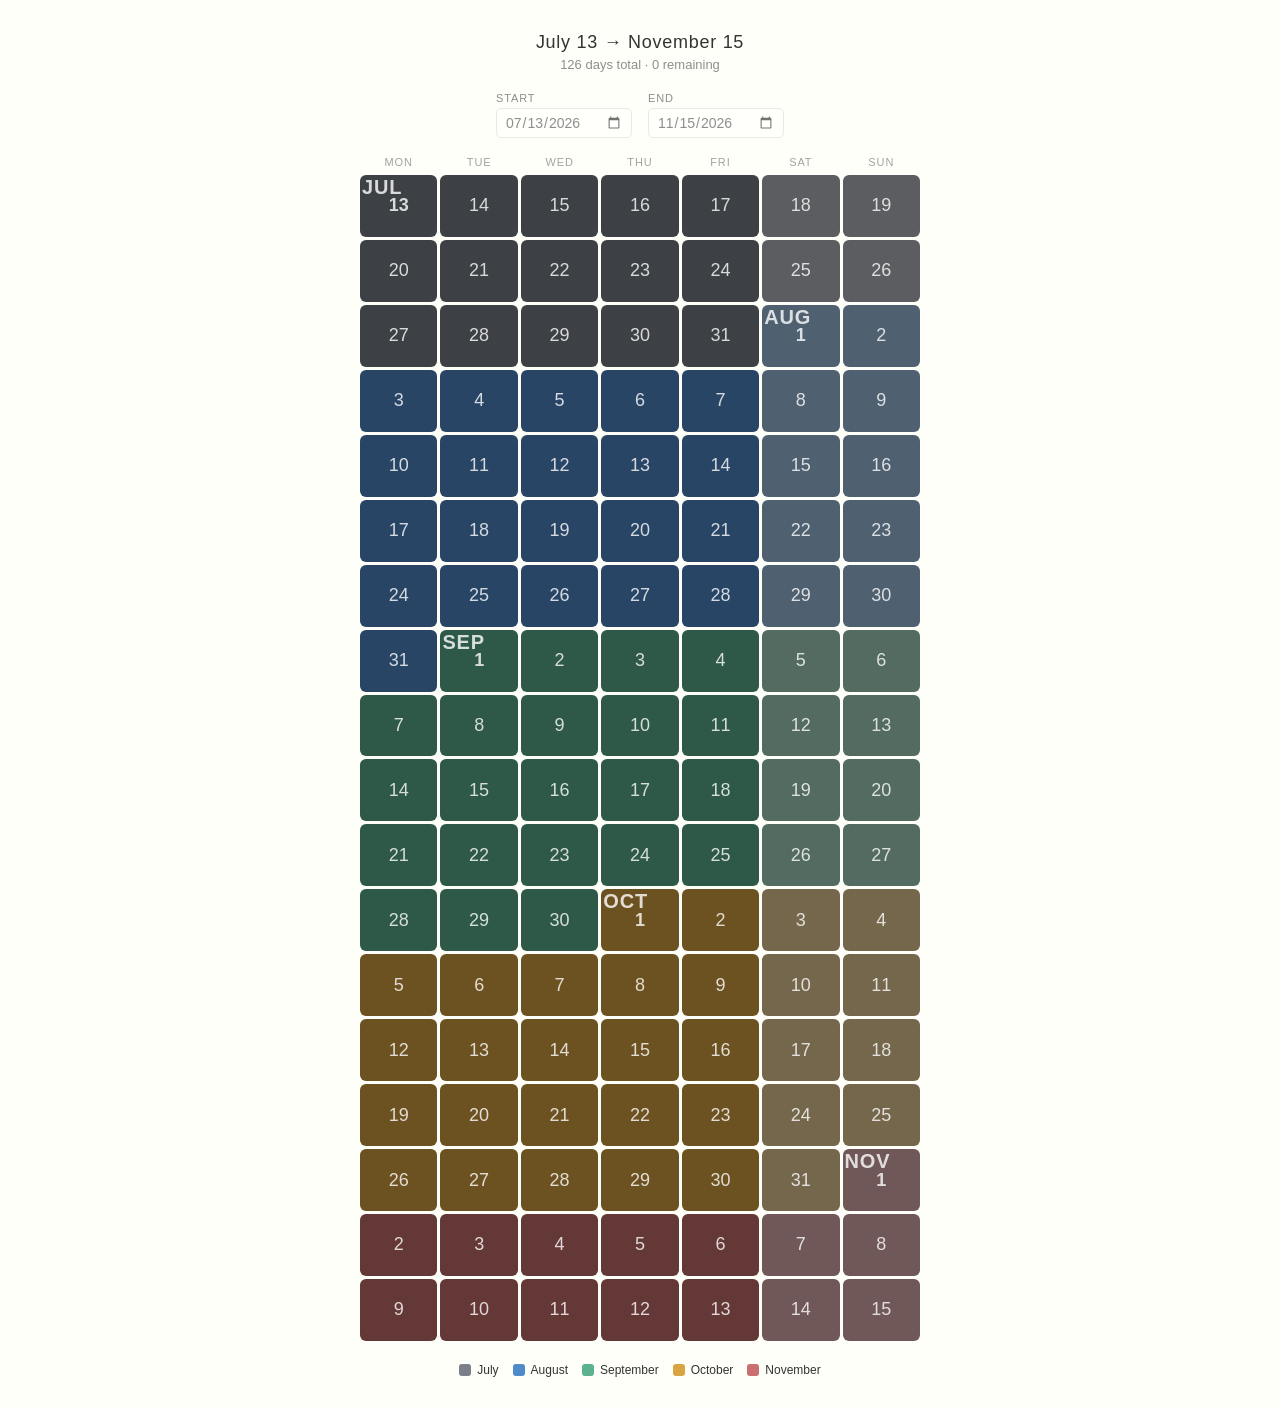
==== calendar.html @ 41078320 "Smashed" ====
<!DOCTYPE html>
<html lang="en">
<head>
<meta charset="utf-8">
<meta name="viewport" content="width=device-width, initial-scale=1">
<title>Countdown Calendar</title>
<style>
  body {
    background: #FFFFFA;
    color: #333333;
    font-family: -apple-system, BlinkMacSystemFont, "Segoe UI", Helvetica, Arial, sans-serif;
    display: flex;
    flex-direction: column;
    align-items: center;
    padding: 32px 16px;
    margin: 0;
  }
  h1 { font-size: 18px; font-weight: 500; letter-spacing: .04em; margin: 0 0 4px; }
  .sub { font-size: 13px; opacity: .55; margin-bottom: 20px; }
  .grid {
    display: grid;
    grid-template-columns: repeat(7, 1fr);
    gap: 3px;
    width: min(560px, 100%);
  }
  .dow {
    text-align: center;
    font-size: 11px;
    letter-spacing: .08em;
    text-transform: uppercase;
    opacity: .45;
    padding-bottom: 4px;
  }
  .cell {
    aspect-ratio: 1 / .8;
    border-radius: 6px;
    display: flex;
    align-items: center;
    justify-content: center;
    font-size: 18px;
    font-variant-numeric: tabular-nums;
    position: relative;
  }
  .cell .mlabel {
    position: absolute;
    top: 1px;
    left: 2px;
    font-size: 20px;
    font-weight: 700;
    letter-spacing: .04em;
    text-transform: uppercase;
    opacity: 1;
  }
  .cell.blank { background: none; }
  .cell.first { font-weight: 700; }
  .legend { display: flex; gap: 14px; margin-top: 22px; font-size: 12px; flex-wrap: wrap; justify-content: center; }
  .legend div { display: flex; align-items: center; gap: 6px; }
  .swatch { width: 12px; height: 12px; border-radius: 3px; }
  .controls {
    display: flex;
    gap: 16px;
    align-items: flex-end;
    margin-bottom: 18px;
    flex-wrap: wrap;
    justify-content: center;
  }
  .controls label {
    display: flex;
    flex-direction: column;
    gap: 4px;
    font-size: 11px;
    letter-spacing: .08em;
    text-transform: uppercase;
    opacity: .55;
  }
  .controls input {
    font: inherit;
    font-size: 14px;
    text-transform: none;
    letter-spacing: normal;
    color: #333;
    background: #fff;
    border: 1px solid #d8d8d0;
    border-radius: 5px;
    padding: 5px 8px;
  }
</style>
</head>
<body>

<h1 id="title">Calendar</h1>
<div class="sub" id="sub"></div>
<div class="controls">
  <label>Start <input type="date" id="startInput"></label>
  <label>End <input type="date" id="endInput"></label>
</div>
<div class="grid" id="grid"></div>
<div class="legend" id="legend"></div>

<script>
/* ======================= CONFIG — EDIT HERE ======================= */

// Inclusive range shown, in YYYY-MM-DD. These are just the starting values for
// the date pickers on the page — edits there override them (and are remembered).
const START_DATE = "2026-07-13";
const END_DATE   = "2026-11-15";

// Timezone used to decide whether a day is "over".
const TIMEZONE = "America/New_York";  // EST/EDT

// Color per month (1 = January ... 12 = December).
// Add/change hex values freely; months not listed fall back to DEFAULT_COLOR.
const MONTH_COLORS = {
  8:  "#4f8ac9",  // August
  9:  "#5cb28f",  // September
  10: "#d9a441",  // October
  11: "#c96f6f",  // November
};
const DEFAULT_COLOR = "#7a7f8a";

// How much darker a finished (past) day is. 0 = unchanged, 1 = black.
const PAST_DARKEN = 0.5;

// How much lighter Saturdays and Sundays are. 0 = unchanged, 1 = white.
const WEEKEND_LIGHTEN = 0.45;

// Text colors.
const TEXT_ON_FUTURE = "#10131a";
const TEXT_ON_PAST   = "rgba(255,255,255,0.8)";

/* ================== END CONFIG (logic below) ===================== */

const MONTH_NAMES = ["January","February","March","April","May","June",
  "July","August","September","October","November","December"];

function parseISO(s) {
  const parts = (s || "").split("-").map(Number);
  if (parts.length !== 3 || parts.some(n => !Number.isFinite(n))) return null;
  const [y, m, d] = parts;
  return { y, m, d };
}
// Days since epoch for a civil date — avoids all Date/timezone weirdness.
function toOrdinal({y, m, d}) {
  const a = Math.floor((14 - m) / 12);
  const yy = y + 4800 - a;
  const mm = m + 12 * a - 3;
  return d + Math.floor((153 * mm + 2) / 5) + 365 * yy
    + Math.floor(yy / 4) - Math.floor(yy / 100) + Math.floor(yy / 400) - 32045;
}
function fromOrdinal(jdn) {
  let a = jdn + 32044;
  const b = Math.floor((4 * a + 3) / 146097);
  const c = a - Math.floor(146097 * b / 4);
  const dd = Math.floor((4 * c + 3) / 1461);
  const e = c - Math.floor(1461 * dd / 4);
  const mm = Math.floor((5 * e + 2) / 153);
  return {
    d: e - Math.floor((153 * mm + 2) / 5) + 1,
    m: mm + 3 - 12 * Math.floor(mm / 10),
    y: 100 * b + dd - 4800 + Math.floor(mm / 10)
  };
}
// 0 = Monday ... 6 = Sunday
function dowMon(jdn) { return ((jdn % 7) + 7) % 7; }

function darken(hex, amount) {
  const n = parseInt(hex.slice(1), 16);
  const r = Math.round(((n >> 16) & 255) * (1 - amount));
  const g = Math.round(((n >> 8) & 255) * (1 - amount));
  const b = Math.round((n & 255) * (1 - amount));
  return `rgb(${r}, ${g}, ${b})`;
}

function lighten(hex, amount) {
  const n = parseInt(hex.slice(1), 16);
  const mix = (c) => Math.round(c + (255 - c) * amount);
  const r = mix((n >> 16) & 255);
  const g = mix((n >> 8) & 255);
  const b = mix(n & 255);
  return "#" + ((1 << 24) | (r << 16) | (g << 8) | b).toString(16).slice(1);
}

// Today's civil date in TIMEZONE.
function todayInTZ() {
  const parts = new Intl.DateTimeFormat("en-CA", {
    timeZone: TIMEZONE, year: "numeric", month: "2-digit", day: "2-digit"
  }).format(new Date());
  return parseISO(parts);
}

const startInput = document.getElementById("startInput");
const endInput   = document.getElementById("endInput");

// Restore any dates the user picked previously, else fall back to the config.
startInput.value = localStorage.getItem("cal.start") || START_DATE;
endInput.value   = localStorage.getItem("cal.end")   || END_DATE;

function render() {
  const start = parseISO(startInput.value);
  const end   = parseISO(endInput.value);
  if (!start || !end) return;

  const startJ = toOrdinal(start);
  const endJ   = toOrdinal(end);
  const todayJ = toOrdinal(todayInTZ());

  if (endJ < startJ) {
    document.getElementById("grid").innerHTML = "";
    document.getElementById("legend").innerHTML = "";
    document.getElementById("title").textContent = "Calendar";
    document.getElementById("sub").textContent = "End date is before start date.";
    return;
  }

  const grid = document.getElementById("grid");
  grid.innerHTML = "";

  for (const name of ["Mon","Tue","Wed","Thu","Fri","Sat","Sun"]) {
    const el = document.createElement("div");
    el.className = "dow";
    el.textContent = name;
    grid.appendChild(el);
  }

  // Pad so the first week lines up under the right weekday.
  for (let i = 0; i < dowMon(startJ); i++) {
    const el = document.createElement("div");
    el.className = "cell blank";
    grid.appendChild(el);
  }

  const monthsUsed = [];
  for (let j = startJ; j <= endJ; j++) {
    const { y, m, d } = fromOrdinal(j);
    const base = MONTH_COLORS[m] || DEFAULT_COLOR;
    const isPast = j < todayJ;   // a day is "over" once TIMEZONE has moved past it
    const isWeekend = dowMon(j) >= 5;
    const fill = isWeekend ? lighten(base, WEEKEND_LIGHTEN) : base;

    if (!monthsUsed.some(x => x.m === m && x.y === y)) monthsUsed.push({ m, y, base });

    const el = document.createElement("div");
    el.className = "cell" + (d === 1 || j === startJ ? " first" : "");
    el.style.background = isPast ? darken(fill, PAST_DARKEN) : fill;
    el.style.color = isPast ? TEXT_ON_PAST : TEXT_ON_FUTURE;
    el.textContent = d;
    // Label the first day of each month (and the very first cell) with e.g. "AUG".
    if (d === 1 || j === startJ) {
      const tag = document.createElement("span");
      tag.className = "mlabel";
      tag.textContent = MONTH_NAMES[m - 1].slice(0, 3);
      el.appendChild(tag);
    }
    el.title = `${MONTH_NAMES[m - 1]} ${d}, ${y}`;
    grid.appendChild(el);
  }

  const remaining = Math.max(0, endJ - todayJ + 1);
  document.getElementById("title").textContent =
    `${MONTH_NAMES[start.m - 1]} ${start.d} → ${MONTH_NAMES[end.m - 1]} ${end.d}`;
  document.getElementById("sub").textContent =
    `${endJ - startJ + 1} days total · ${remaining} remaining`;

  const legend = document.getElementById("legend");
  legend.innerHTML = "";
  for (const { m, base } of monthsUsed) {
    const wrap = document.createElement("div");
    const sw = document.createElement("span");
    sw.className = "swatch";
    sw.style.background = base;
    wrap.appendChild(sw);
    wrap.appendChild(document.createTextNode(MONTH_NAMES[m - 1]));
    legend.appendChild(wrap);
  }
}

startInput.addEventListener("input", () => {
  localStorage.setItem("cal.start", startInput.value);
  render();
});
endInput.addEventListener("input", () => {
  localStorage.setItem("cal.end", endInput.value);
  render();
});

render();
// Re-check around midnight so the page updates itself if left open.
setInterval(render, 60 * 1000);
</script>
</body>
</html>
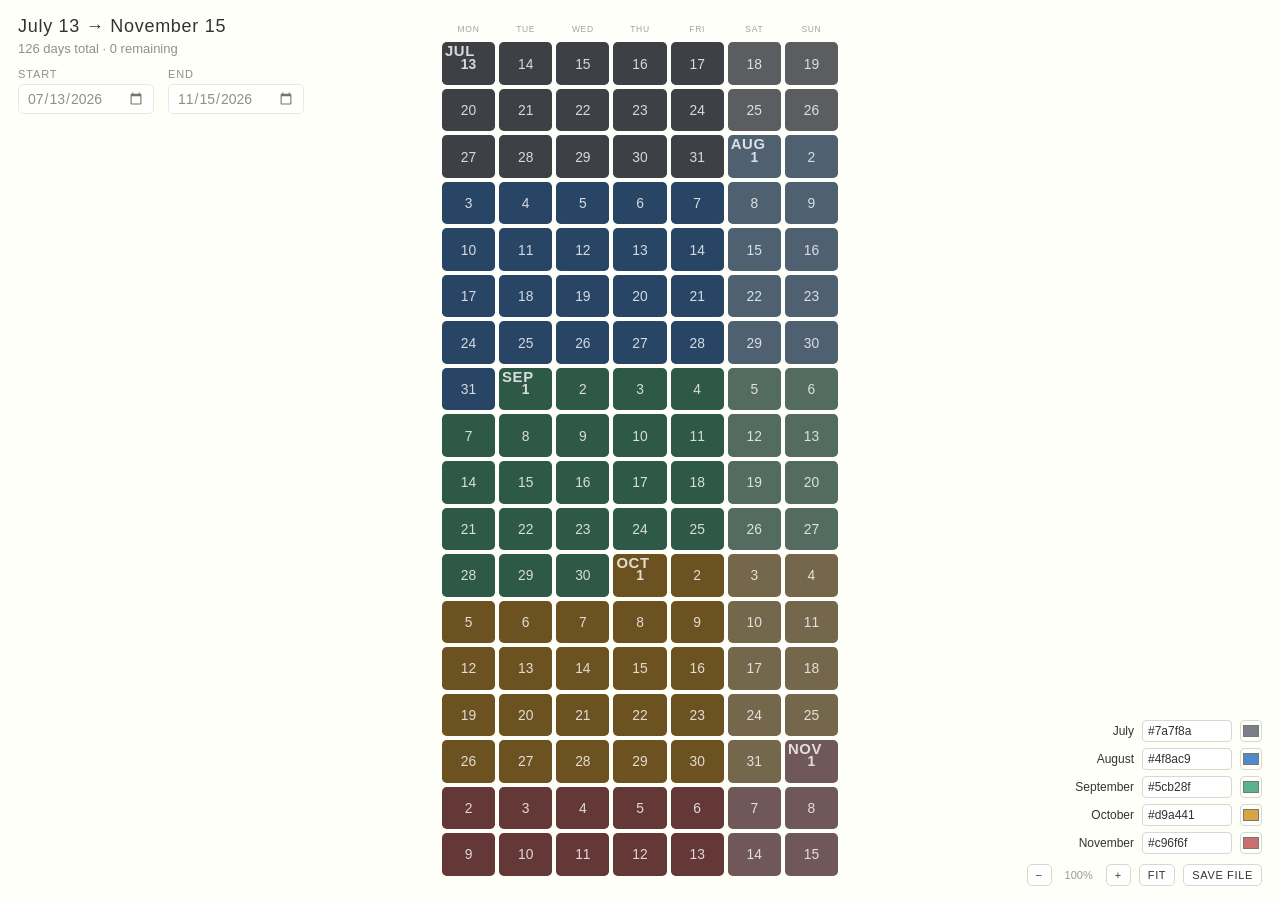
==== commit 8b8d1a21: "Smashed" ====
--- a/calendar.html
+++ b/calendar.html
@@ -3,67 +3,26 @@
 <head>
 <meta charset="utf-8">
 <meta name="viewport" content="width=device-width, initial-scale=1">
-<title>Countdown Calendar</title>
+<title>Countdown calendar</title>
+<link rel="icon" type="image/png" href="images/icon.png" />
 <style>
+  html, body { height: 100%; }
   body {
     background: #FFFFFA;
     color: #333333;
     font-family: -apple-system, BlinkMacSystemFont, "Segoe UI", Helvetica, Arial, sans-serif;
-    display: flex;
-    flex-direction: column;
-    align-items: center;
-    padding: 32px 16px;
     margin: 0;
+    overflow: hidden;
+  }
+  #header {
+    position: fixed;
+    top: 0; left: 0;
+    padding: 16px 18px;
+    z-index: 3;
   }
   h1 { font-size: 18px; font-weight: 500; letter-spacing: .04em; margin: 0 0 4px; }
-  .sub { font-size: 13px; opacity: .55; margin-bottom: 20px; }
-  .grid {
-    display: grid;
-    grid-template-columns: repeat(7, 1fr);
-    gap: 3px;
-    width: min(560px, 100%);
-  }
-  .dow {
-    text-align: center;
-    font-size: 11px;
-    letter-spacing: .08em;
-    text-transform: uppercase;
-    opacity: .45;
-    padding-bottom: 4px;
-  }
-  .cell {
-    aspect-ratio: 1 / .8;
-    border-radius: 6px;
-    display: flex;
-    align-items: center;
-    justify-content: center;
-    font-size: 18px;
-    font-variant-numeric: tabular-nums;
-    position: relative;
-  }
-  .cell .mlabel {
-    position: absolute;
-    top: 1px;
-    left: 2px;
-    font-size: 20px;
-    font-weight: 700;
-    letter-spacing: .04em;
-    text-transform: uppercase;
-    opacity: 1;
-  }
-  .cell.blank { background: none; }
-  .cell.first { font-weight: 700; }
-  .legend { display: flex; gap: 14px; margin-top: 22px; font-size: 12px; flex-wrap: wrap; justify-content: center; }
-  .legend div { display: flex; align-items: center; gap: 6px; }
-  .swatch { width: 12px; height: 12px; border-radius: 3px; }
-  .controls {
-    display: flex;
-    gap: 16px;
-    align-items: flex-end;
-    margin-bottom: 18px;
-    flex-wrap: wrap;
-    justify-content: center;
-  }
+  .sub { font-size: 13px; opacity: .55; margin-bottom: 12px; }
+  .controls { display: flex; gap: 14px; align-items: flex-end; flex-wrap: wrap; }
   .controls label {
     display: flex;
     flex-direction: column;
@@ -84,18 +43,117 @@
     border-radius: 5px;
     padding: 5px 8px;
   }
+
+  #stage {
+    position: fixed;
+    inset: 0;
+    display: flex;
+    align-items: center;
+    justify-content: center;
+    overflow: auto;
+    padding: 24px;
+    box-sizing: border-box;
+  }
+  .grid {
+    display: grid;
+    grid-template-columns: repeat(7, var(--cell));
+    gap: var(--gap);
+    flex: none;
+    margin: auto;
+  }
+  .dow {
+    text-align: center;
+    font-size: calc(var(--cell) * .16);
+    letter-spacing: .08em;
+    text-transform: uppercase;
+    opacity: .45;
+    padding-bottom: 4px;
+  }
+  .cell {
+    height: calc(var(--cell) * .8);
+    border-radius: calc(var(--cell) * .09);
+    display: flex;
+    align-items: center;
+    justify-content: center;
+    font-size: calc(var(--cell) * .26);
+    font-variant-numeric: tabular-nums;
+    position: relative;
+  }
+  .cell .mlabel {
+    position: absolute;
+    top: 1px;
+    left: 3px;
+    font-size: calc(var(--cell) * .28);
+    font-weight: 700;
+    letter-spacing: .04em;
+    text-transform: uppercase;
+  }
+  .cell.blank { background: none; }
+  .cell.first { font-weight: 700; }
+
+  #key {
+    position: fixed;
+    right: 0; bottom: 0;
+    z-index: 3;
+    padding: 14px 18px;
+    font-size: 12px;
+    display: flex;
+    flex-direction: column;
+    align-items: flex-end;
+    gap: 6px;
+  }
+  #legend { display: flex; flex-direction: column; align-items: flex-end; gap: 6px; }
+  #legend .row { display: flex; align-items: center; gap: 8px; }
+  #legend input[type="color"] {
+    width: 22px; height: 22px; padding: 0;
+    border: 1px solid #d8d8d0; border-radius: 4px;
+    background: none; cursor: pointer;
+  }
+  #legend input[type="text"] {
+    font: inherit; font-size: 12px;
+    width: 78px;
+    color: #333; background: #fff;
+    border: 1px solid #d8d8d0; border-radius: 4px;
+    padding: 3px 5px;
+    font-variant-numeric: tabular-nums;
+  }
+  #legend input[type="text"].bad { border-color: #c96f6f; }
+  #legend .name { min-width: 72px; text-align: right; }
+  .keytools { display: flex; gap: 8px; align-items: center; margin-top: 4px; }
+  .keytools button {
+    font: inherit; font-size: 11px;
+    letter-spacing: .06em; text-transform: uppercase;
+    color: #333; background: #fff;
+    border: 1px solid #d8d8d0; border-radius: 5px;
+    padding: 4px 8px; cursor: pointer;
+  }
+  .keytools button:hover { background: #f4f4ee; }
+  .zoomval { font-size: 11px; opacity: .5; font-variant-numeric: tabular-nums; min-width: 38px; text-align: center; }
 </style>
 </head>
 <body>
 
-<h1 id="title">Calendar</h1>
-<div class="sub" id="sub"></div>
-<div class="controls">
-  <label>Start <input type="date" id="startInput"></label>
-  <label>End <input type="date" id="endInput"></label>
+<div id="header">
+  <h1 id="title">Calendar</h1>
+  <div class="sub" id="sub"></div>
+  <div class="controls">
+    <label>Start <input type="date" id="startInput"></label>
+    <label>End <input type="date" id="endInput"></label>
+  </div>
 </div>
-<div class="grid" id="grid"></div>
-<div class="legend" id="legend"></div>
+
+<div id="stage"><div class="grid" id="grid"></div></div>
+
+<div id="key">
+  <div id="legend"></div>
+  <div class="keytools">
+    <button id="zoomOut" title="Zoom out">−</button>
+    <span class="zoomval" id="zoomVal">100%</span>
+    <button id="zoomIn" title="Zoom in">+</button>
+    <button id="zoomFit" title="Fit to screen">Fit</button>
+    <button id="saveFile" title="Download calendar.html with these colors baked in">Save file</button>
+  </div>
+</div>
 
 <script>
 /* ======================= CONFIG — EDIT HERE ======================= */
@@ -109,7 +167,9 @@
 const TIMEZONE = "America/New_York";  // EST/EDT
 
 // Color per month (1 = January ... 12 = December).
-// Add/change hex values freely; months not listed fall back to DEFAULT_COLOR.
+// Edit here, or use the pickers in the key — those are remembered in this
+// browser, and "Save file" downloads a copy of this page with them written back
+// into this block (commit it to make them the shared default).
 const MONTH_COLORS = {
   8:  "#4f8ac9",  // August
   9:  "#5cb28f",  // September
@@ -180,6 +240,14 @@
   return "#" + ((1 << 24) | (r << 16) | (g << 8) | b).toString(16).slice(1);
 }
 
+// Accepts "#abc", "abc", "#aabbcc", "aabbcc"; returns "#aabbcc" or null.
+function normalizeHex(s) {
+  const t = (s || "").trim().replace(/^#/, "");
+  if (/^[0-9a-fA-F]{3}$/.test(t)) return "#" + t.split("").map(c => c + c).join("").toLowerCase();
+  if (/^[0-9a-fA-F]{6}$/.test(t)) return "#" + t.toLowerCase();
+  return null;
+}
+
 // Today's civil date in TIMEZONE.
 function todayInTZ() {
   const parts = new Intl.DateTimeFormat("en-CA", {
@@ -190,12 +258,95 @@
 
 const startInput = document.getElementById("startInput");
 const endInput   = document.getElementById("endInput");
+const grid       = document.getElementById("grid");
+const stage      = document.getElementById("stage");
 
 // Restore any dates the user picked previously, else fall back to the config.
 startInput.value = localStorage.getItem("cal.start") || START_DATE;
 endInput.value   = localStorage.getItem("cal.end")   || END_DATE;
 
-function render() {
+// Colors: config values, overlaid with anything saved in this browser.
+const colors = Object.assign({}, MONTH_COLORS);
+try {
+  const saved = JSON.parse(localStorage.getItem("cal.colors") || "{}");
+  for (const [m, hex] of Object.entries(saved)) {
+    const h = normalizeHex(hex);
+    if (h) colors[m] = h;
+  }
+} catch (e) { /* ignore a corrupt entry */ }
+
+function colorFor(m) { return colors[m] || DEFAULT_COLOR; }
+
+function saveColors() {
+  localStorage.setItem("cal.colors", JSON.stringify(colors));
+}
+
+// --- zoom -------------------------------------------------------------
+// cellFit is the cell width that makes the whole grid fill the viewport
+// vertically; zoom scales from there.
+let zoom = 1;
+let cellFit = 40;
+const PAD = 24;   // must match #stage's padding in the CSS above
+
+function applyZoom() {
+  const cell = Math.max(8, cellFit * zoom);
+  grid.style.setProperty("--cell", cell + "px");
+  grid.style.setProperty("--gap", Math.max(1, cell * 0.075) + "px");
+  document.getElementById("zoomVal").textContent = Math.round(zoom * 100) + "%";
+}
+
+function fitToScreen(rows) {
+  zoom = 1;
+
+  // Start from an estimate — height = rows*(0.8c + gap) + the weekday header —
+  // then correct against what actually rendered. Line heights, the header's
+  // padding, and subpixel rounding all make the closed form a little off, and
+  // being off by a pixel is the difference between fitting and scrolling.
+  cellFit = Math.max(8, Math.min(
+    (stage.clientHeight - PAD * 2 - 4) / (rows * 0.875 + 0.16),
+    (stage.clientWidth  - PAD * 2) / (7 * 1.075)));
+  applyZoom();
+
+  for (let i = 0; i < 3; i++) {
+    const h = grid.scrollHeight, w = grid.scrollWidth;
+    if (!h || !w) break;
+    // Re-read each pass: an overflowing grid can put a scrollbar on the stage,
+    // which itself shrinks the space available.
+    const availH = stage.clientHeight - PAD * 2;
+    const availW = stage.clientWidth  - PAD * 2;
+    // Leave a hair of slack so a rounded-up scrollHeight can't trip the scrollbar.
+    const scale = Math.min((availH - 1) / h, (availW - 1) / w);
+    if (Math.abs(1 - scale) < 0.002) break;
+    cellFit = Math.max(8, cellFit * scale);
+    applyZoom();
+  }
+}
+
+document.getElementById("zoomIn").onclick  = () => { zoom = Math.min(8, zoom * 1.15); applyZoom(); };
+document.getElementById("zoomOut").onclick = () => { zoom = Math.max(0.2, zoom / 1.15); applyZoom(); };
+document.getElementById("zoomFit").onclick = () => render();
+
+stage.addEventListener("wheel", (e) => {
+  if (!e.ctrlKey && !e.metaKey) return;
+  e.preventDefault();
+  zoom = Math.min(8, Math.max(0.2, zoom * (e.deltaY < 0 ? 1.1 : 1 / 1.1)));
+  applyZoom();
+}, { passive: false });
+
+addEventListener("keydown", (e) => {
+  if (!(e.ctrlKey || e.metaKey)) return;
+  if (e.key === "=" || e.key === "+") { e.preventDefault(); zoom = Math.min(8, zoom * 1.15); applyZoom(); }
+  else if (e.key === "-") { e.preventDefault(); zoom = Math.max(0.2, zoom / 1.15); applyZoom(); }
+  else if (e.key === "0") { e.preventDefault(); render(); }
+});
+
+addEventListener("resize", () => render());
+
+// --- render -----------------------------------------------------------
+
+// refit=true recomputes the fit-to-screen size (and drops back to 100%);
+// the periodic refresh passes false so it doesn't undo the user's zoom.
+function render(refit = true) {
   const start = parseISO(startInput.value);
   const end   = parseISO(endInput.value);
   if (!start || !end) return;
@@ -205,14 +356,13 @@
   const todayJ = toOrdinal(todayInTZ());
 
   if (endJ < startJ) {
-    document.getElementById("grid").innerHTML = "";
+    grid.innerHTML = "";
     document.getElementById("legend").innerHTML = "";
     document.getElementById("title").textContent = "Calendar";
     document.getElementById("sub").textContent = "End date is before start date.";
     return;
   }
 
-  const grid = document.getElementById("grid");
   grid.innerHTML = "";
 
   for (const name of ["Mon","Tue","Wed","Thu","Fri","Sat","Sun"]) {
@@ -222,8 +372,9 @@
     grid.appendChild(el);
   }
 
+  const pad = dowMon(startJ);
   // Pad so the first week lines up under the right weekday.
-  for (let i = 0; i < dowMon(startJ); i++) {
+  for (let i = 0; i < pad; i++) {
     const el = document.createElement("div");
     el.className = "cell blank";
     grid.appendChild(el);
@@ -232,12 +383,12 @@
   const monthsUsed = [];
   for (let j = startJ; j <= endJ; j++) {
     const { y, m, d } = fromOrdinal(j);
-    const base = MONTH_COLORS[m] || DEFAULT_COLOR;
+    const base = colorFor(m);
     const isPast = j < todayJ;   // a day is "over" once TIMEZONE has moved past it
     const isWeekend = dowMon(j) >= 5;
     const fill = isWeekend ? lighten(base, WEEKEND_LIGHTEN) : base;
 
-    if (!monthsUsed.some(x => x.m === m && x.y === y)) monthsUsed.push({ m, y, base });
+    if (!monthsUsed.some(x => x.m === m && x.y === y)) monthsUsed.push({ m, y });
 
     const el = document.createElement("div");
     el.className = "cell" + (d === 1 || j === startJ ? " first" : "");
@@ -261,31 +412,119 @@
   document.getElementById("sub").textContent =
     `${endJ - startJ + 1} days total · ${remaining} remaining`;
 
+  buildLegend(monthsUsed);
+  if (refit) fitToScreen(Math.ceil((pad + (endJ - startJ + 1)) / 7));
+  else applyZoom();
+}
+
+function buildLegend(monthsUsed) {
   const legend = document.getElementById("legend");
   legend.innerHTML = "";
-  for (const { m, base } of monthsUsed) {
-    const wrap = document.createElement("div");
-    const sw = document.createElement("span");
-    sw.className = "swatch";
-    sw.style.background = base;
-    wrap.appendChild(sw);
-    wrap.appendChild(document.createTextNode(MONTH_NAMES[m - 1]));
-    legend.appendChild(wrap);
-  }
-}
-
-startInput.addEventListener("input", () => {
-  localStorage.setItem("cal.start", startInput.value);
-  render();
-});
-endInput.addEventListener("input", () => {
-  localStorage.setItem("cal.end", endInput.value);
-  render();
-});
+  for (const { m } of monthsUsed) {
+    const row = document.createElement("div");
+    row.className = "row";
+
+    const name = document.createElement("span");
+    name.className = "name";
+    name.textContent = MONTH_NAMES[m - 1];
+
+    const text = document.createElement("input");
+    text.type = "text";
+    text.value = colorFor(m);
+    text.spellcheck = false;
+
+    const picker = document.createElement("input");
+    picker.type = "color";
+    picker.value = colorFor(m);
+
+    const set = (hex) => {
+      colors[m] = hex;
+      saveColors();
+      text.value = hex;
+      picker.value = hex;
+      repaint();
+    };
+    text.addEventListener("input", () => {
+      const hex = normalizeHex(text.value);
+      text.classList.toggle("bad", !hex);
+      if (hex) { colors[m] = hex; saveColors(); picker.value = hex; repaint(); }
+    });
+    text.addEventListener("blur", () => {
+      text.classList.remove("bad");
+      text.value = colorFor(m);
+    });
+    picker.addEventListener("input", () => set(picker.value));
+
+    row.append(name, text, picker);
+    legend.appendChild(row);
+  }
+}
+
+// Recolor the existing cells without rebuilding the grid or the legend
+// (so the input you are typing in keeps focus).
+function repaint() {
+  const start = parseISO(startInput.value);
+  const end   = parseISO(endInput.value);
+  if (!start || !end) return;
+  const startJ = toOrdinal(start), endJ = toOrdinal(end);
+  if (endJ < startJ) return;
+  const todayJ = toOrdinal(todayInTZ());
+
+  const cells = grid.querySelectorAll(".cell:not(.blank)");
+  cells.forEach((el, i) => {
+    const j = startJ + i;
+    const { m } = fromOrdinal(j);
+    const base = colorFor(m);
+    const fill = dowMon(j) >= 5 ? lighten(base, WEEKEND_LIGHTEN) : base;
+    el.style.background = j < todayJ ? darken(fill, PAST_DARKEN) : fill;
+  });
+}
+
+// --- persisting colors back into this file ----------------------------
+// The page is static (no server), so it can't overwrite itself on disk. This
+// rewrites the MONTH_COLORS block and hands you the file to save over
+// calendar.html; until then the pickers persist via localStorage.
+document.getElementById("saveFile").onclick = async () => {
+  const body = Object.keys(colors)
+    .map(Number).sort((a, b) => a - b)
+    .map(m => `  ${m}:${m < 10 ? "  " : " "}"${colors[m]}",  // ${MONTH_NAMES[m - 1]}`)
+    .join("\n");
+  const block = `const MONTH_COLORS = {\n${body}\n};`;
+
+  let src;
+  try {
+    src = await (await fetch(location.href, { cache: "no-store" })).text();
+  } catch (e) {
+    // Opened as file:// — the browser gives the page an opaque origin and
+    // refuses to fetch anything, including itself. Hand over the config block
+    // to paste in instead. (Serving the folder over http makes the button work:
+    // python3 -m http.server)
+    try {
+      await navigator.clipboard.writeText(block);
+      alert("Can't read this page's own source when it's opened from disk (file://) — "
+        + "serve the folder over http and this button will write the file for you.\n\n"
+        + "Copied the config to your clipboard; paste it over the MONTH_COLORS block "
+        + "in calendar.html.\n\n" + block);
+    } catch (e2) {
+      prompt("Can't read this page's own source when it's opened from disk (file://). "
+        + "Copy this over the MONTH_COLORS block in calendar.html:", block);
+    }
+    return;
+  }
+  const next = src.replace(/const MONTH_COLORS = \{[\s\S]*?\n\};/, () => block);
+  if (next === src) { alert("Couldn't find the MONTH_COLORS block to update."); return; }
+
+  const url = URL.createObjectURL(new Blob([next], { type: "text/html" }));
+  const a = document.createElement("a");
+  a.href = url;
+  a.download = "calendar.html";
+  a.click();
+  URL.revokeObjectURL(url);
+};
 
 render();
 // Re-check around midnight so the page updates itself if left open.
-setInterval(render, 60 * 1000);
+setInterval(() => render(false), 60 * 1000);
 </script>
 </body>
 </html>
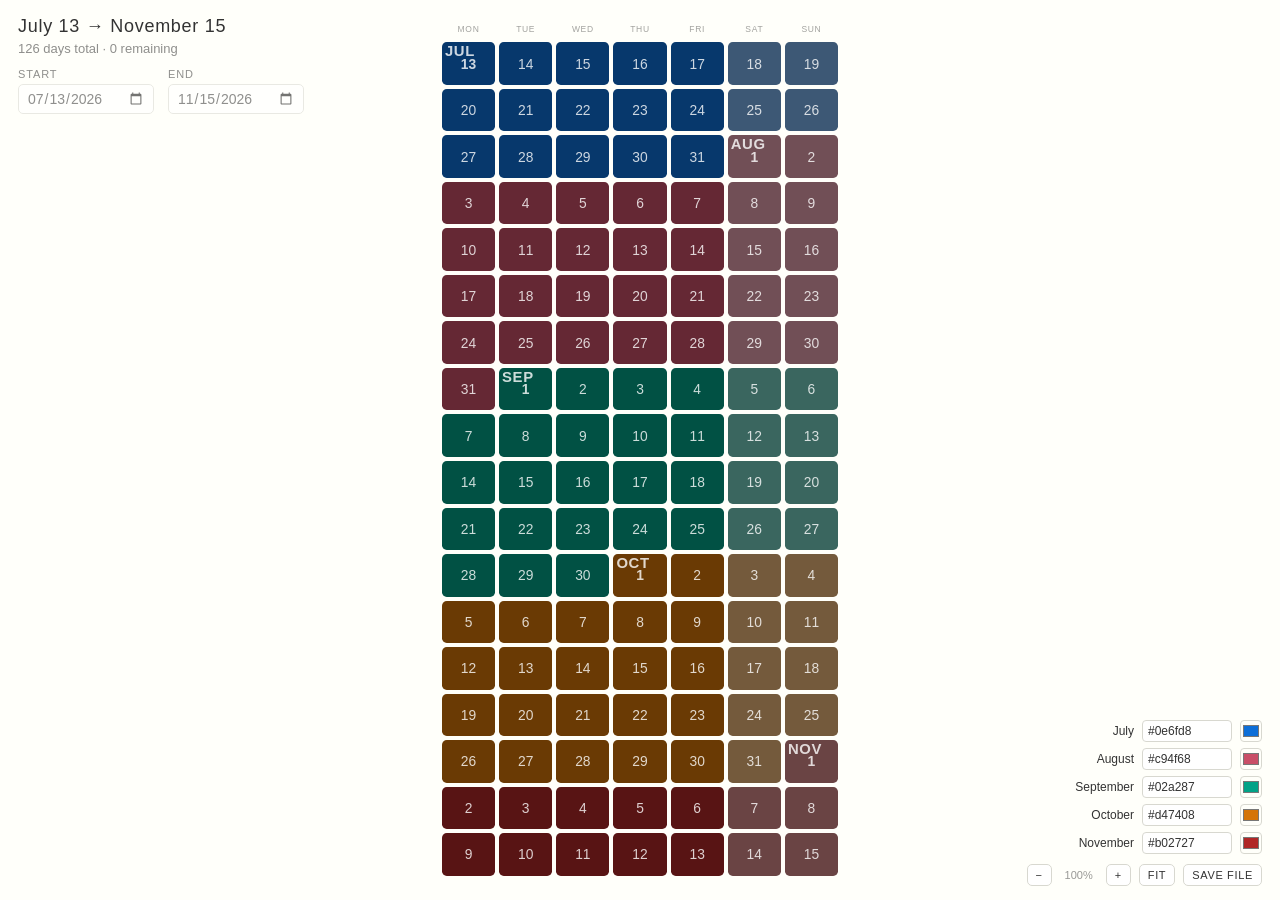
==== commit 53e805ad: "Smashed" ====
--- a/calendar.html
+++ b/calendar.html
@@ -171,10 +171,11 @@
 // browser, and "Save file" downloads a copy of this page with them written back
 // into this block (commit it to make them the shared default).
 const MONTH_COLORS = {
-  8:  "#4f8ac9",  // August
-  9:  "#5cb28f",  // September
-  10: "#d9a441",  // October
-  11: "#c96f6f",  // November
+  7:  "#0e6fd8",  // July
+  8:  "#c94f68",  // August
+  9:  "#02a287",  // September
+  10: "#d47408",  // October
+  11: "#b02727",  // November
 };
 const DEFAULT_COLOR = "#7a7f8a";
 
